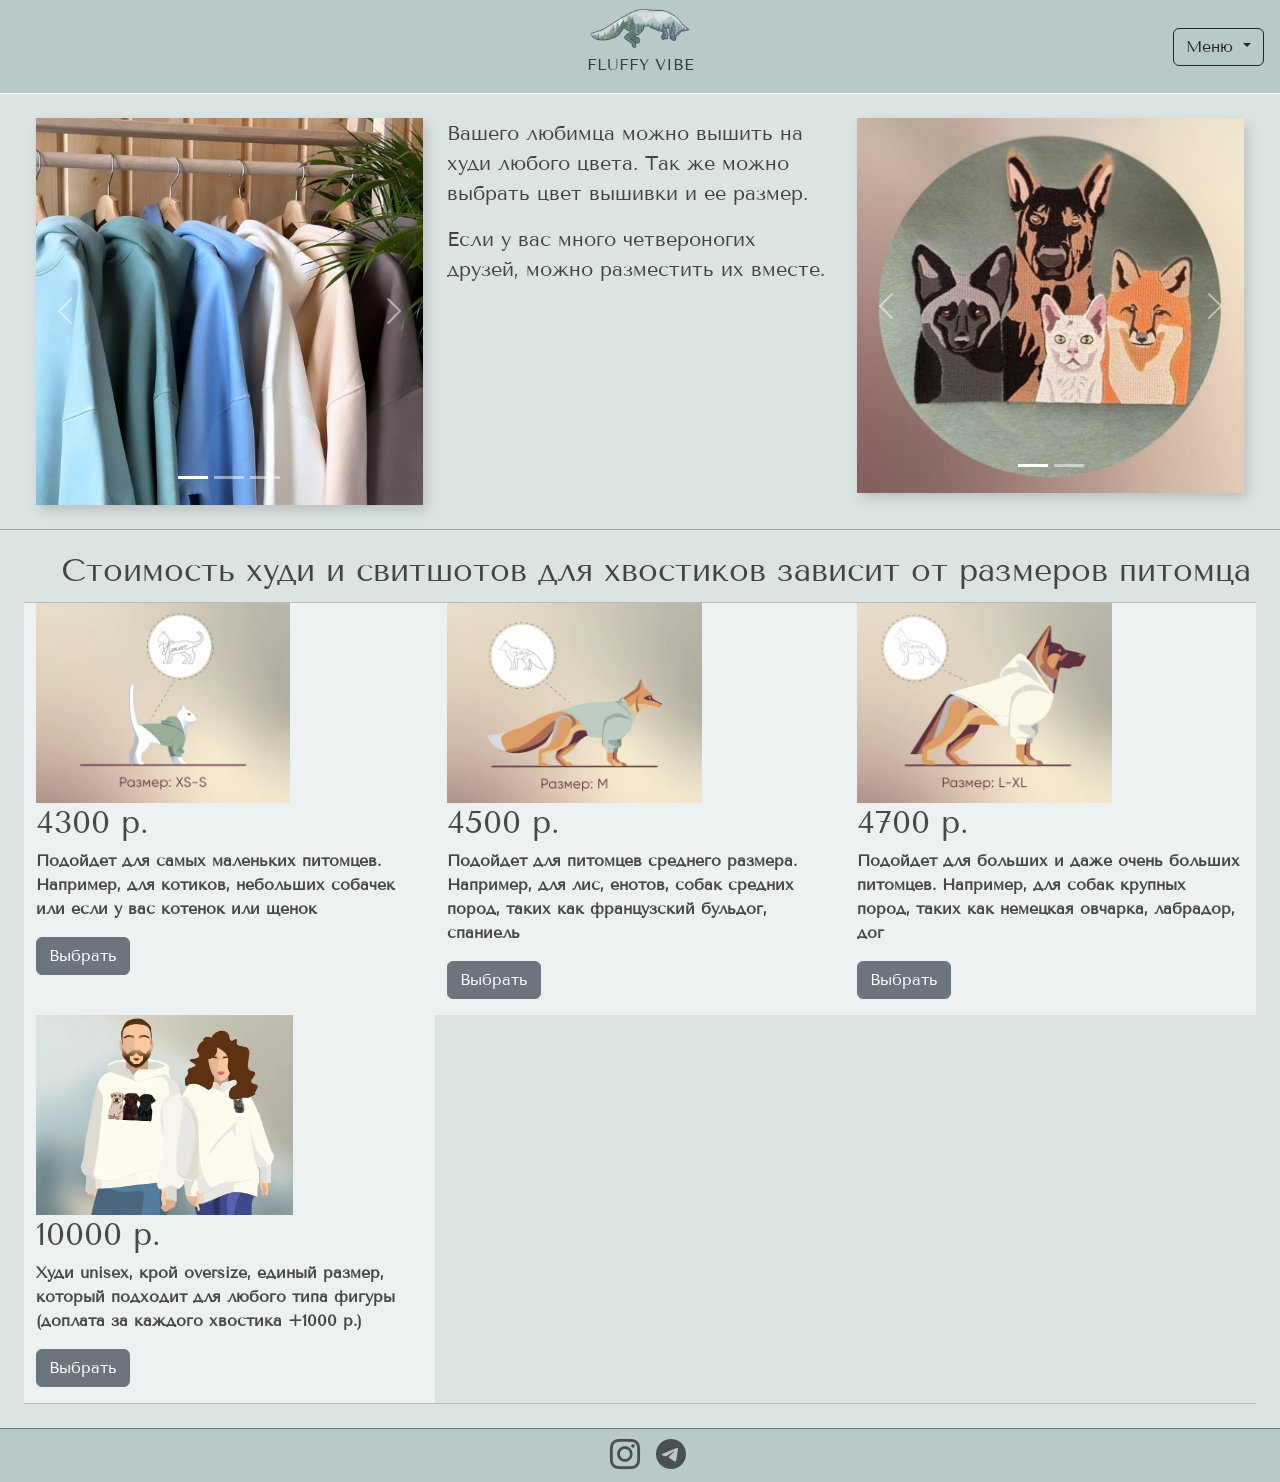
==== catalog.html @ 6c3646b0 "Переписала все с Bootstrap, добавила две страницы" ====
<!DOCTYPE html>
<html lang="ru">
<head>
    <meta charset="UTF-8">
    <meta name="viewport" content="width=device-width, initial-scale=1.0">
    <title>Каталог</title>
    <link rel="stylesheet" href="styles.css">

    <link href="https://cdn.jsdelivr.net/npm/bootstrap@5.3.8/dist/css/bootstrap.min.css" rel="stylesheet" integrity="sha384-sRIl4kxILFvY47J16cr9ZwB07vP4J8+LH7qKQnuqkuIAvNWLzeN8tE5YBujZqJLB" crossorigin="anonymous">
    <link rel="preconnect" href="https://fonts.googleapis.com">
    <link rel="preconnect" href="https://fonts.gstatic.com" crossorigin>
    <link href="https://fonts.googleapis.com/css2?family=Tenor+Sans&display=swap" rel="stylesheet">

    <link rel="stylesheet" href="https://cdn.jsdelivr.net/npm/bootstrap-icons@1.11.0/font/bootstrap-icons.css">
</head>

<body>
    <!-- .container: Имеет фиксированную ширину, которая меняется скачками в зависимости от размера экрана (на очень больших мониторах он центрируется и оставляет пустые поля по бокам). Это делает текст более читабельным, так как он не растягивается на всю ширину сверхширокого монитора. -->
    <div class="container-fluid px-0">
        <!-- 1.Навигационная панель -->
        <nav class="navbar navbar-expand-md border-bottom border-light border-1 px-3">
            <!--занимаем 3 столбца, чтобы лого было в центре -->
            <div class="flex-grow-1 col-3"></div>
            <!-- mb-3: Устанавливает отступ снизу размером 3
            mb-md-0: Правило: «начиная с размера экрана md (768px и больше) и выше, обнули отступ снизу» -->
            <div class="main-logo d-flex flex-column align-items-center mb-2 col-6">
                <img src="pictures/fluffy_vibe_logo.png" width="100" alt="Логотип">
                <span class="fs-6 mt-1 fw-light">FLUFFY VIBE</span>
            </div>  
            <!-- Меню справа -->
            <div class="flex-grow-1 d-flex justify-content-end col-3">
                <div class="dropdown">
                    <button class="btn btn-outline-dark dropdown-toggle" type="button" data-bs-toggle="dropdown">
                        Меню
                    </button>
                    <!-- dropdown-menu-end выравнивает выпадающий список по правому краю кнопки -->
                    <ul class="dropdown-menu dropdown-menu-end">
                        <li><a class="dropdown-item" href="index.html">О нас</a></li>
                        <li><a class="dropdown-item" href="page-2.html">Как мы создаем</a></li>
                        <li><a class="dropdown-item" href="#">Контакты</a></li>
                    </ul>
                </div>
            </div>
        </nav>

        <!-- 2.START THE FEATURETTES -->
        <div class="text-with-pictures row px-4 py-4 mx-0">
            <!-- Первый столбец -->
            <div class="col-md-4">
                <div id="carousel1" class="carousel slide">
                    <div class="carousel-indicators">
                        <button type="button" data-bs-target="#carousel1" data-bs-slide-to="0" class="active" aria-current="true" aria-label="Slide 1"></button>
                        <button type="button" data-bs-target="#carousel1" data-bs-slide-to="1" aria-label="Slide 2"></button>
                        <button type="button" data-bs-target="#carousel1" data-bs-slide-to="2" aria-label="Slide 3"></button>
                    </div>

                    <div class="carousel-inner">
                        <div class="carousel-item active">
                            <img src="photos/carusel_4-1.jpg" class="d-block w-100" alt="Варианты цветов для толстовок">
                        </div>
                        <div class="carousel-item">
                            <img src="photos/carusel_4-3.jpg" class="d-block w-100" alt="Цвета толстовок: снежная мята, зелено-голубой, небесно-голубой">
                        </div>
                        <div class="carousel-item">
                            <img src="photos/carusel_4-2.jpg" class="d-block w-100" alt="Цвета толстовок: экрю, персик, теплый беж">
                        </div>
                    </div>

                    <button class="carousel-control-prev" type="button" data-bs-target="#carousel1" data-bs-slide="prev">
                        <span class="carousel-control-prev-icon" aria-hidden="true"></span>
                        <span class="visually-hidden">Previous</span>
                    </button>
                    <button class="carousel-control-next" type="button" data-bs-target="#carousel1" data-bs-slide="next">
                        <span class="carousel-control-next-icon" aria-hidden="true"></span>
                        <span class="visually-hidden">Next</span>
                    </button>
                </div>
            </div>
            
            <!-- Второй столбец -->
            <div class="col-md-4">
                <p class="lead">
                    Вашего любимца можно вышить на худи любого цвета. Так же можно выбрать цвет вышивки и ее размер.
                </p>
                <p class="lead">
                    Если у вас много четвероногих друзей, можно разместить их вместе.
                </p>
            </div>

            <!-- Третий столбец -->
            <div class="col-md-4">
                <div id="carousel2" class="carousel slide">
                    <div class="carousel-indicators">
                        <button type="button" data-bs-target="#carousel2" data-bs-slide-to="0" class="active" aria-current="true" aria-label="Slide 1"></button>
                        <button type="button" data-bs-target="#carousel2" data-bs-slide-to="1" aria-label="Slide 2"></button>
                    </div>

                    <div class="carousel-inner">
                        <div class="carousel-item active">
                            <img src="photos/carusel_5-1.jpg" class="d-block w-100" alt="Вышивка с четырьмя питомцами">
                        </div>
                        <div class="carousel-item">
                            <img src="photos/carusel_5-2.jpg" class="d-block w-100" alt="Вышивка с тремя питомцами">
                        </div>
                    </div>

                    <button class="carousel-control-prev" type="button" data-bs-target="#carousel2" data-bs-slide="prev">
                        <span class="carousel-control-prev-icon" aria-hidden="true"></span>
                        <span class="visually-hidden">Previous</span>
                    </button>
                    <button class="carousel-control-next" type="button" data-bs-target="#carousel2" data-bs-slide="next">
                        <span class="carousel-control-next-icon" aria-hidden="true"></span>
                        <span class="visually-hidden">Next</span>
                    </button>
                </div>
            </div>
        </div>
        <hr class="featurette-divider px-0 py-0 mx-0 my-0">

        <!-- 3. Three columns of text below the carousel -->
        <div class="product-cards row px-4 py-4 mx-0">

            <h2 class="featurette-heading fw-normal lh-1 mt-0 mb-3 mx-3 text-center">
                Стоимость худи и свитшотов для хвостиков зависит от размеров питомца
            </h2>
            <hr class="featurette-divider px-0 py-0 mx-0 my-0">

            <div class="product-card col-lg-4">
                <img src="pictures/size_xs-s.jpg" alt="Размер xs-s" class="bd-placeholder-img text-center" height="200" >
                <h2 class=" fw-normal ">4300 р. </h2>
                <p>
                    Подойдет для самых маленьких питомцев. Например, для котиков, небольших собачек или если у вас котенок или щенок
                </p>
                <p>
                    <a class="btn btn-secondary" href="#">Выбрать</a>
                </p>
            </div>

            <div class="product-card col-lg-4">
                <img src="pictures/size_m.jpg" alt="Размер m" class="bd-placeholder-img " height="200">
                <h2 class="fw-normal">4500 р.</h2>
                <p >
                    Подойдет для питомцев среднего размера. Например, для лис, енотов, собак средних пород, таких как французский бульдог, спаниель
                </p>
                <p>
                    <a class="btn btn-secondary" href="#">Выбрать</a>
                </p>
            </div>

            <div class="product-card col-lg-4">
                <img src="pictures/size_l-xl.jpg" alt="Размер l-xl" class="bd-placeholder-img " height="200">
                <h2 class="fw-normal">4700 р.</h2>
                <p>
                    Подойдет для больших и даже очень больших питомцев. Например, для собак крупных пород, таких как немецкая овчарка, лабрадор, дог
                </p>
                <p>
                    <a class="btn btn-secondary" href="#">Выбрать</a>
                </p>
            </div>

            <div class="product-card col-lg-4">
                <img src="pictures/size_human.jpg" alt="Pазмер human" class="bd-placeholder-img" height="200">
                <h2 class="fw-normal">10000 р.</h2>
                <p>
                    Худи unisex, крой oversize, единый размер, который подходит для любого типа фигуры (доплата за каждого хвостика +1000 р.)
                </p>
                <p>
                    <a class="btn btn-secondary" href="#">Выбрать</a>
                </p>
            </div> 
            <hr class="featurette-divider px-0 py-0 mx-0 my-0">

        </div>

        <!-- 3.Панель с соцсетями -->
        <footer class="page-end py-1 my-0"> 
            <ul class="nav col-12 justify-content-center"> 
                <li class="ms-3">
                    <a class="text-body-secondary" href="https://www.instagram.com/fluffy.vibe/" target="_blank" aria-label="Instagram">
                        <i class="bi bi-instagram" style="font-size: 30px;"></i> 
                    </a>
                </li> 
                <li class="ms-3">
                    <a class="text-body-secondary" href="https://t.me/fluffy_vibe_store" target="_blank" aria-label="Telegram">
                        <i class="bi bi-telegram" style="font-size: 30px;"></i>
                    </a>
                </li> 
            </ul> 
            <!-- <div class="col-12 d-flex justify-content-center"> 
                <span class="mb-3 mb-md-0 text-body-secondary">© 2026</span> 
            </div>  -->
        </footer> 
    </div> 

  <script src="https://cdn.jsdelivr.net/npm/bootstrap@5.3.8/dist/js/bootstrap.bundle.min.js" integrity="sha384-FKyoEForCGlyvwx9Hj09JcYn3nv7wiPVlz7YYwJrWVcXK/BmnVDxM+D2scQbITxI" crossorigin="anonymous"></script>
</body>

</html>
---- styles.css ----
.main-logo{
    cursor: url('/pictures/paw.png') 16 16, auto;
} 

.container-fluid {
    font-family: "Tenor Sans", sans-serif;
    font-weight: 600;
    font-style: normal;
    color: rgba(0, 0, 0, 0.700);
    background-color: rgb(185, 200, 200);
}

.bi{
    color: rgba(0, 0, 0, 0.600);
}
.bi:hover {
    color: rgba(0, 0, 0, 0.700);
}

.text-with-pictures {
    background-color:  rgba(255, 255, 255, 0.500);
}

.page-end {
    background-color: rgba(66, 66, 60, 0);
    border-top-width: 1px;           /* border-1 */
    border-top-style: solid;
    border-top-color: rgba(0, 0, 0, 0.400); 
    border-right: none;
    border-bottom: none;
    border-left: none;
}

.product-cards{
    /*наслаиваю белый*/
    background-color: rgba(255, 255, 255, 0.500);
}

.product-card{
  /*наслаиваю белый*/
    background-color: rgba(255, 255, 255, 0.500);
    /* box-shadow:  4px 6px 12px rgba(0,0,0,0.15); */
}

.carousel-inner{
    box-shadow:  4px 6px 12px rgba(0,0,0,0.15);
}
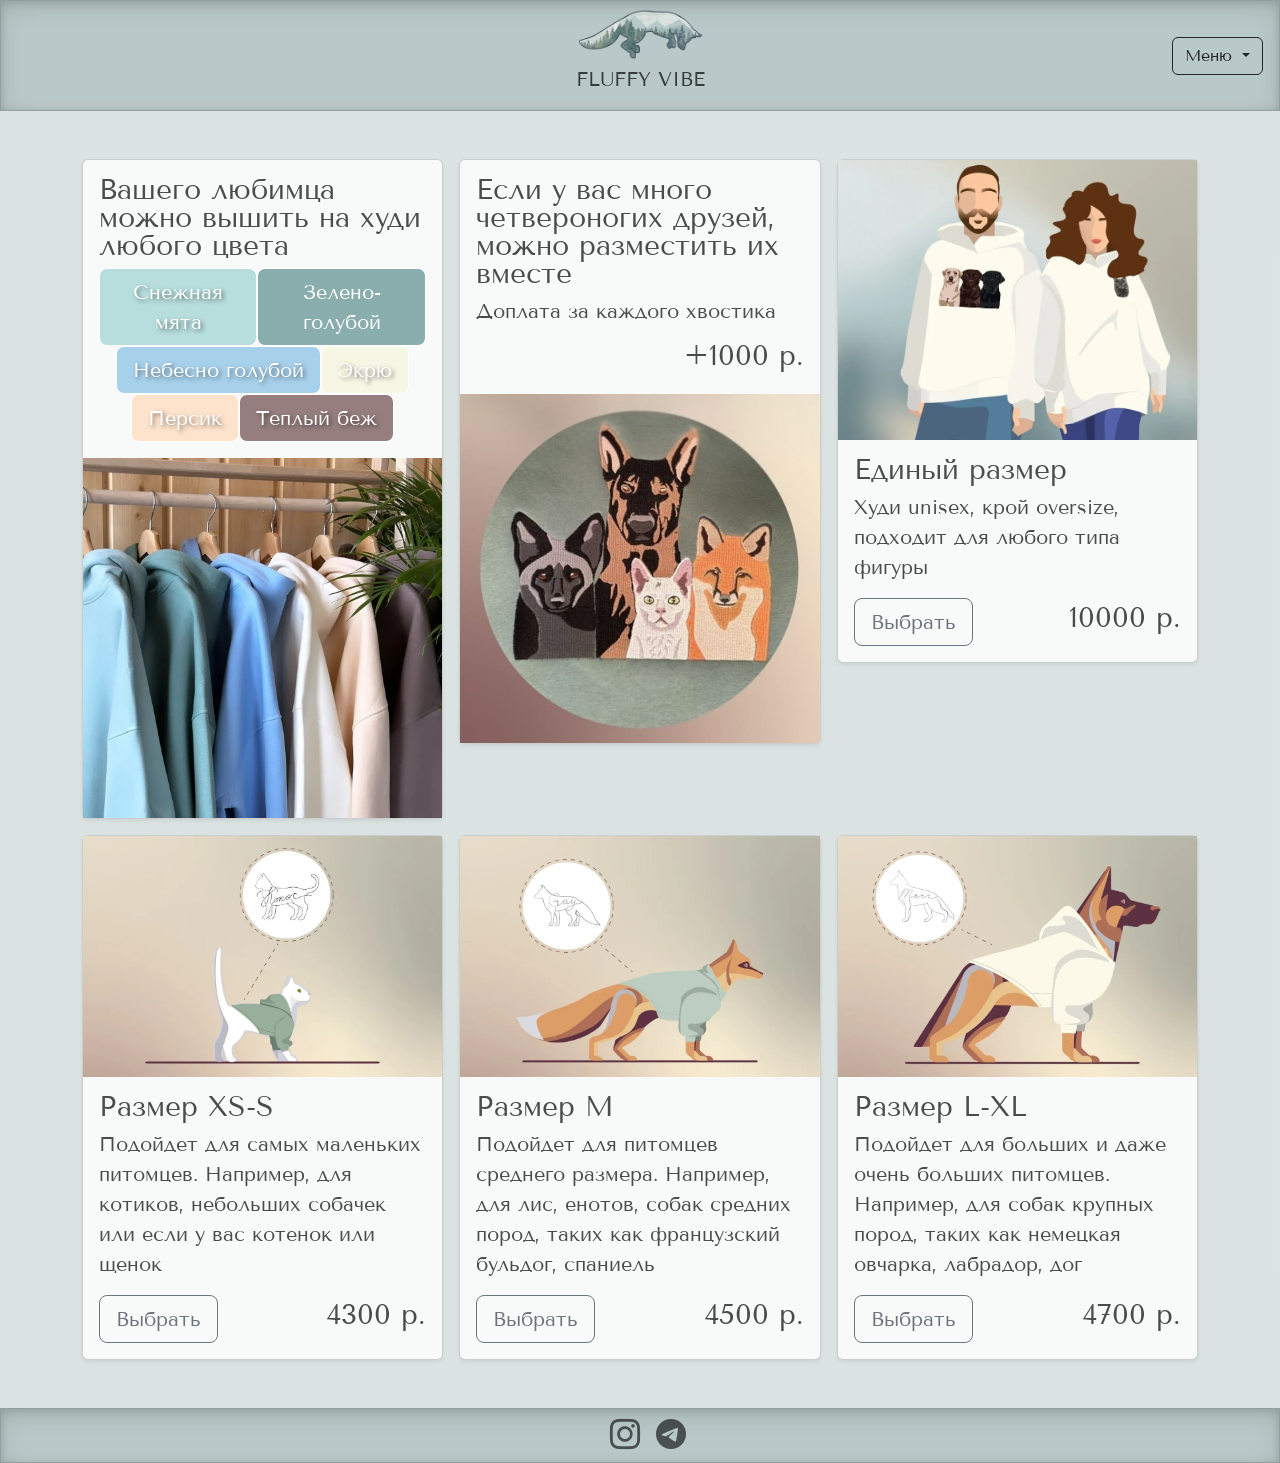
==== commit 7dea39ec: "Добавила адаптивность, доработала первую страницу и каталог" ====
--- a/catalog.html
+++ b/catalog.html
@@ -4,7 +4,6 @@
     <meta charset="UTF-8">
     <meta name="viewport" content="width=device-width, initial-scale=1.0">
     <title>Каталог</title>
-    <link rel="stylesheet" href="styles.css">
 
     <link href="https://cdn.jsdelivr.net/npm/bootstrap@5.3.8/dist/css/bootstrap.min.css" rel="stylesheet" integrity="sha384-sRIl4kxILFvY47J16cr9ZwB07vP4J8+LH7qKQnuqkuIAvNWLzeN8tE5YBujZqJLB" crossorigin="anonymous">
     <link rel="preconnect" href="https://fonts.googleapis.com">
@@ -12,20 +11,22 @@
     <link href="https://fonts.googleapis.com/css2?family=Tenor+Sans&display=swap" rel="stylesheet">
 
     <link rel="stylesheet" href="https://cdn.jsdelivr.net/npm/bootstrap-icons@1.11.0/font/bootstrap-icons.css">
+
+    <link rel="stylesheet" href="styles.css">
 </head>
 
 <body>
     <!-- .container: Имеет фиксированную ширину, которая меняется скачками в зависимости от размера экрана (на очень больших мониторах он центрируется и оставляет пустые поля по бокам). Это делает текст более читабельным, так как он не растягивается на всю ширину сверхширокого монитора. -->
     <div class="container-fluid px-0">
         <!-- 1.Навигационная панель -->
-        <nav class="navbar navbar-expand-md border-bottom border-light border-1 px-3">
+        <nav class="navbar navbar-expand-md px-3">
             <!--занимаем 3 столбца, чтобы лого было в центре -->
             <div class="flex-grow-1 col-3"></div>
             <!-- mb-3: Устанавливает отступ снизу размером 3
             mb-md-0: Правило: «начиная с размера экрана md (768px и больше) и выше, обнули отступ снизу» -->
-            <div class="main-logo d-flex flex-column align-items-center mb-2 col-6">
-                <img src="pictures/fluffy_vibe_logo.png" width="100" alt="Логотип">
-                <span class="fs-6 mt-1 fw-light">FLUFFY VIBE</span>
+            <div class="logo-with-text d-flex flex-column align-items-center mb-2 col-6">
+                <img src="pictures/fluffy_vibe_logo.png" class="main-logo" alt="Логотип">
+                <span class="main-text mt-1 fw-light">FLUFFY VIBE</span>
             </div>  
             <!-- Меню справа -->
             <div class="flex-grow-1 d-flex justify-content-end col-3">
@@ -37,152 +38,124 @@
                     <ul class="dropdown-menu dropdown-menu-end">
                         <li><a class="dropdown-item" href="index.html">О нас</a></li>
                         <li><a class="dropdown-item" href="page-2.html">Как мы создаем</a></li>
-                        <li><a class="dropdown-item" href="#">Контакты</a></li>
+                        <li><a class="dropdown-item" href="#">Корзина</a></li>
                     </ul>
                 </div>
             </div>
         </nav>
 
-        <!-- 2.START THE FEATURETTES -->
-        <div class="text-with-pictures row px-4 py-4 mx-0">
-            <!-- Первый столбец -->
-            <div class="col-md-4">
-                <div id="carousel1" class="carousel slide">
-                    <div class="carousel-indicators">
-                        <button type="button" data-bs-target="#carousel1" data-bs-slide-to="0" class="active" aria-current="true" aria-label="Slide 1"></button>
-                        <button type="button" data-bs-target="#carousel1" data-bs-slide-to="1" aria-label="Slide 2"></button>
-                        <button type="button" data-bs-target="#carousel1" data-bs-slide-to="2" aria-label="Slide 3"></button>
-                    </div>
+        <!-- 2. Карточки товаров -->
+        <div class="product-cards px-4 py-5"> 
+            <div class="container"> 
+                <div class="row row-cols-1 row-cols-md-2 row-cols-lg-3 g-3"> 
+                    <div class="col"> 
+                        <div class="product-card card shadow-sm">   
+                            
+                            <div class="card-body"> 
+                                <h3 class="my-title lh-1"> Вашего любимца можно вышить на худи любого цвета</h3>
+                                <div class="d-flex justify-content- align-items-center"> 
+                                    <button class="color-btn btn btn-primary btn-lg" style="background-color:rgba(120, 194, 194, 0.500); border-color: white;"type="button">Снежная мята</button> 
+                                    <button class="btn btn-primary btn-lg" style="background-color:rgb(91, 143, 141,0.700); border-color: white;"type="button">Зелено-голубой</button> 
+                                </div> 
+                                <div class="d-flex justify-content-center align-items-center"> 
+                                    <button class="color-btn btn btn-primary btn-lg" style="background-color:rgba(88, 168, 221, 0.500); border-color: white;"type="button">Небесно голубой</button> 
+                                    <button class="color-btn btn btn-primary btn-lg" style="background-color:rgba(245, 245, 220, 0.700); border-color: white;" type="button">Экрю</button> 
+                                </div> 
+                                <div class="d-flex justify-content-center align-items-center"> 
+                                    <button class="color-btn btn btn-primary btn-lg" style="background-color:rgba(255, 218, 185, 0.700); border-color: white;" type="button">Персик</button> 
+                                    <button class="color-btn btn btn-primary btn-lg" style="background-color: rgb(109, 75, 75, 0.700); border-color: white;" type="button">Теплый беж</button> 
+                                </div> 
+                            </div> 
+                            <img src="photos/carusel_4-1.jpg"  alt="Цветовая палитра для худи">
+                        </div> 
+                    </div> 
 
-                    <div class="carousel-inner">
-                        <div class="carousel-item active">
-                            <img src="photos/carusel_4-1.jpg" class="d-block w-100" alt="Варианты цветов для толстовок">
-                        </div>
-                        <div class="carousel-item">
-                            <img src="photos/carusel_4-3.jpg" class="d-block w-100" alt="Цвета толстовок: снежная мята, зелено-голубой, небесно-голубой">
-                        </div>
-                        <div class="carousel-item">
-                            <img src="photos/carusel_4-2.jpg" class="d-block w-100" alt="Цвета толстовок: экрю, персик, теплый беж">
-                        </div>
-                    </div>
+                    <div class="col"> 
+                        <div class="product-card card shadow-sm">   
+                            <div class="card-body"> 
+                                <h3 class="my-title lh-1">Если у вас много четвероногих друзей, можно разместить их вместе</h3>
 
-                    <button class="carousel-control-prev" type="button" data-bs-target="#carousel1" data-bs-slide="prev">
-                        <span class="carousel-control-prev-icon" aria-hidden="true"></span>
-                        <span class="visually-hidden">Previous</span>
-                    </button>
-                    <button class="carousel-control-next" type="button" data-bs-target="#carousel1" data-bs-slide="next">
-                        <span class="carousel-control-next-icon" aria-hidden="true"></span>
-                        <span class="visually-hidden">Next</span>
-                    </button>
-                </div>
-            </div>
-            
-            <!-- Второй столбец -->
-            <div class="col-md-4">
-                <p class="lead">
-                    Вашего любимца можно вышить на худи любого цвета. Так же можно выбрать цвет вышивки и ее размер.
-                </p>
-                <p class="lead">
-                    Если у вас много четвероногих друзей, можно разместить их вместе.
-                </p>
-            </div>
+                                <p class="my-text lead">Доплата за каждого хвостика</p> 
+                                <div class="text-end"> 
+                                    <!-- <button type="button" class="btn btn-lg btn-outline-secondary"></button>  -->
+                                    <h3 class="my-title lh-1"> +1000 р.</h3> 
+                                </div> 
+                            </div> 
+                            <img src="photos/carusel_5-1.jpg"  alt="Пример вышивки с четырьмя питомцами">
+                        </div> 
+                    </div> 
 
-            <!-- Третий столбец -->
-            <div class="col-md-4">
-                <div id="carousel2" class="carousel slide">
-                    <div class="carousel-indicators">
-                        <button type="button" data-bs-target="#carousel2" data-bs-slide-to="0" class="active" aria-current="true" aria-label="Slide 1"></button>
-                        <button type="button" data-bs-target="#carousel2" data-bs-slide-to="1" aria-label="Slide 2"></button>
-                    </div>
+                    <div class="col"> 
+                        <div class="product-card card shadow-sm"> 
+                            <img src="pictures/size_human.jpg" alt="Pазмер human">
+                            <div class="card-body"> 
+                                <h3 class="my-title lh-1"> Единый размер </h3>
+                                <p class="my-text lead"> Худи unisex, крой oversize, подходит для любого типа фигуры </p> 
+                                <div class="d-flex justify-content-between align-items-center"> 
+                                    <button type="button" class="btn btn-lg btn-outline-secondary">Выбрать</button> 
+                                    <h3 class="my-title lh-1">10000 р.</h3> 
+                                </div>
+                            </div> 
+                        </div> 
+                    </div> 
 
-                    <div class="carousel-inner">
-                        <div class="carousel-item active">
-                            <img src="photos/carusel_5-1.jpg" class="d-block w-100" alt="Вышивка с четырьмя питомцами">
-                        </div>
-                        <div class="carousel-item">
-                            <img src="photos/carusel_5-2.jpg" class="d-block w-100" alt="Вышивка с тремя питомцами">
-                        </div>
-                    </div>
+                    <div class="col"> 
+                        <div class="product-card card shadow-sm">   
+                            <img src="pictures/size-1.jpg"  alt="Размер xs-s">
+                            <div class="card-body"> 
+                                <h3 class="my-title lh-1"> Размер XS-S </h3>
+                                <p class="my-text lead"> Подойдет для самых маленьких питомцев. Например, для котиков, небольших собачек или если у вас котенок или щенок </p> 
+                                <div class="d-flex justify-content-between align-items-center"> 
+                                    <button type="button" class="btn btn-lg btn-outline-secondary">Выбрать</button> 
+                                    <h3 class="my-title lh-1">4300 р.</h3> 
+                                </div> 
+                            </div> 
+                        </div> 
+                    </div> 
 
-                    <button class="carousel-control-prev" type="button" data-bs-target="#carousel2" data-bs-slide="prev">
-                        <span class="carousel-control-prev-icon" aria-hidden="true"></span>
-                        <span class="visually-hidden">Previous</span>
-                    </button>
-                    <button class="carousel-control-next" type="button" data-bs-target="#carousel2" data-bs-slide="next">
-                        <span class="carousel-control-next-icon" aria-hidden="true"></span>
-                        <span class="visually-hidden">Next</span>
-                    </button>
-                </div>
-            </div>
-        </div>
-        <hr class="featurette-divider px-0 py-0 mx-0 my-0">
+                    <div class="col"> 
+                        <div class="product-card card shadow-sm"> 
+                            <img src="pictures/size-2.jpg" alt="Размер m">
+                            <div class="card-body">
+                                <h3 class="my-title lh-1"> Размер M </h3> 
+                                <p class="my-text lead"> Подойдет для питомцев среднего размера. Например, для лис, енотов, собак средних пород, таких как французский бульдог, спаниель</p>
+                                <div class="d-flex justify-content-between align-items-center"> 
+                                    <button type="button" class="btn btn-lg btn-outline-secondary">Выбрать</button>
+                                    <h3 class="my-title lh-1">4500 р.</h3>  
+                                </div> 
+                            </div> 
+                        </div> 
+                    </div> 
 
-        <!-- 3. Three columns of text below the carousel -->
-        <div class="product-cards row px-4 py-4 mx-0">
+                    <div class="col"> 
+                        <div class="product-card card shadow-sm"> 
+                            <img src="pictures/size-3.jpg" alt="Размер l-xl">
+                            <div class="card-body"> 
+                                <h3 class="my-title lh-1"> Размер L-XL </h3>
+                                <p class="my-text lead">Подойдет для больших и даже очень больших питомцев. Например, для собак крупных пород, таких как немецкая овчарка, лабрадор, дог</p> 
+                                <div class="d-flex justify-content-between align-items-center"> 
+                                    <button type="button" class="btn btn-lg btn-outline-secondary">Выбрать</button> 
+                                    <h3 class="my-title lh-1">4700 р.</h3> 
+                                </div> 
+                            </div> 
+                        </div> 
+                    </div> 
 
-            <h2 class="featurette-heading fw-normal lh-1 mt-0 mb-3 mx-3 text-center">
-                Стоимость худи и свитшотов для хвостиков зависит от размеров питомца
-            </h2>
-            <hr class="featurette-divider px-0 py-0 mx-0 my-0">
-
-            <div class="product-card col-lg-4">
-                <img src="pictures/size_xs-s.jpg" alt="Размер xs-s" class="bd-placeholder-img text-center" height="200" >
-                <h2 class=" fw-normal ">4300 р. </h2>
-                <p>
-                    Подойдет для самых маленьких питомцев. Например, для котиков, небольших собачек или если у вас котенок или щенок
-                </p>
-                <p>
-                    <a class="btn btn-secondary" href="#">Выбрать</a>
-                </p>
-            </div>
-
-            <div class="product-card col-lg-4">
-                <img src="pictures/size_m.jpg" alt="Размер m" class="bd-placeholder-img " height="200">
-                <h2 class="fw-normal">4500 р.</h2>
-                <p >
-                    Подойдет для питомцев среднего размера. Например, для лис, енотов, собак средних пород, таких как французский бульдог, спаниель
-                </p>
-                <p>
-                    <a class="btn btn-secondary" href="#">Выбрать</a>
-                </p>
-            </div>
-
-            <div class="product-card col-lg-4">
-                <img src="pictures/size_l-xl.jpg" alt="Размер l-xl" class="bd-placeholder-img " height="200">
-                <h2 class="fw-normal">4700 р.</h2>
-                <p>
-                    Подойдет для больших и даже очень больших питомцев. Например, для собак крупных пород, таких как немецкая овчарка, лабрадор, дог
-                </p>
-                <p>
-                    <a class="btn btn-secondary" href="#">Выбрать</a>
-                </p>
-            </div>
-
-            <div class="product-card col-lg-4">
-                <img src="pictures/size_human.jpg" alt="Pазмер human" class="bd-placeholder-img" height="200">
-                <h2 class="fw-normal">10000 р.</h2>
-                <p>
-                    Худи unisex, крой oversize, единый размер, который подходит для любого типа фигуры (доплата за каждого хвостика +1000 р.)
-                </p>
-                <p>
-                    <a class="btn btn-secondary" href="#">Выбрать</a>
-                </p>
+                </div>              
             </div> 
-            <hr class="featurette-divider px-0 py-0 mx-0 my-0">
-
-        </div>
+        </div> 
 
         <!-- 3.Панель с соцсетями -->
-        <footer class="page-end py-1 my-0"> 
-            <ul class="nav col-12 justify-content-center"> 
+        <footer class="page-end py-1 my-0">                
+            <ul class="nav justify-content-center"> 
                 <li class="ms-3">
                     <a class="text-body-secondary" href="https://www.instagram.com/fluffy.vibe/" target="_blank" aria-label="Instagram">
-                        <i class="bi bi-instagram" style="font-size: 30px;"></i> 
+                        <i class="bi bi-instagram"></i> 
                     </a>
                 </li> 
                 <li class="ms-3">
                     <a class="text-body-secondary" href="https://t.me/fluffy_vibe_store" target="_blank" aria-label="Telegram">
-                        <i class="bi bi-telegram" style="font-size: 30px;"></i>
+                        <i class="bi bi-telegram"></i>
                     </a>
                 </li> 
             </ul> 
@@ -190,6 +163,7 @@
                 <span class="mb-3 mb-md-0 text-body-secondary">© 2026</span> 
             </div>  -->
         </footer> 
+
     </div> 
 
   <script src="https://cdn.jsdelivr.net/npm/bootstrap@5.3.8/dist/js/bootstrap.bundle.min.js" integrity="sha384-FKyoEForCGlyvwx9Hj09JcYn3nv7wiPVlz7YYwJrWVcXK/BmnVDxM+D2scQbITxI" crossorigin="anonymous"></script>
--- a/styles.css
+++ b/styles.css
@@ -1,49 +1,164 @@
-.main-logo{
+/*Лапка*/
+.logo-with-text{
     cursor: url('/pictures/paw.png') 16 16, auto;
 } 
+/*Menu*/
+.dropdown-menu{
+    background-color: rgba(255, 255, 255, 0.800);
+} 
 
+.navbar{
+    border: solid rgba(0, 0, 0, 0.200);
+    border-width: 1px;
+    box-shadow: inset 0 .5em 1.5em #0000001a, inset 0 .125em .5em #00000026;
+}
+
+/*Панель с соцсетями*/
+.page-end {
+    /* border-top-width: 1px; 
+    border-top-style: solid;  
+    border-top-color: rgba(0, 0, 0, 0.400); */
+
+    border: solid rgba(0, 0, 0, 0.200);
+    border-width: 1px;
+    box-shadow: inset 0 .5em 1.5em #0000001a, inset 0 .125em .5em #00000026;
+}
+/*.b-example-divider {
+    width: 100%;
+    height: 3rem;
+    background-color: #0000001a;
+    border: solid rgba(0, 0, 0, .15);
+    border-width: 1px 0;
+    box-shadow: inset 0 .5em 1.5em #0000001a, inset 0 .125em .5em #00000026; 
+}*/
+
+.bi{
+    color: rgba(0, 0, 0, 0.600);
+    font-size: 30px;
+}
+.bi:hover {
+    color: rgba(0, 0, 0, 0.700);
+}
+/*Главный контейнер*/
 .container-fluid {
     font-family: "Tenor Sans", sans-serif;
     font-weight: 600;
     font-style: normal;
     color: rgba(0, 0, 0, 0.700);
-    background-color: rgb(185, 200, 200);
+    background-color: rgb(185, 200, 200); 
 }
 
-.bi{
-    color: rgba(0, 0, 0, 0.600);
-}
-.bi:hover {
-    color: rgba(0, 0, 0, 0.700);
-}
-
+/*Page 2*/
 .text-with-pictures {
     background-color:  rgba(255, 255, 255, 0.500);
 }
-
-.page-end {
-    background-color: rgba(66, 66, 60, 0);
-    border-top-width: 1px;           /* border-1 */
-    border-top-style: solid;
-    border-top-color: rgba(0, 0, 0, 0.400); 
-    border-right: none;
-    border-bottom: none;
-    border-left: none;
-}
-
-.product-cards{
-    /*наслаиваю белый*/
-    background-color: rgba(255, 255, 255, 0.500);
-}
-
-.product-card{
-  /*наслаиваю белый*/
-    background-color: rgba(255, 255, 255, 0.500);
-    /* box-shadow:  4px 6px 12px rgba(0,0,0,0.15); */
-}
-
 .carousel-inner{
     box-shadow:  4px 6px 12px rgba(0,0,0,0.15);
 }
 
+/*Catalog*/
+.product-cards{
+    background-color:   rgba(255, 255, 255, 0.500);
+}
+.product-card{
+    background-color:  rgba(255, 255, 255, 0.800);
+    color: rgba(0, 0, 0, 0.700);
 
+}
+.color-btn{
+    text-shadow: 2px 2px 4px rgba(0, 0, 0, 0.5);
+}
+/*-------------------------------------------  */
+/*extra small <576px*/
+@media (max-width: 576px) {
+    .extra-small{background-color:yellow;}
+
+    .main-text {
+        font-size: 16px;
+    }
+    .main-logo {
+        width: 100px;
+    }
+    .my-title{
+        font-size: 24px;
+    }
+    .my-text {
+        font-size: 16px; 
+    }
+
+}
+/*small ≥576px*/
+@media (min-width: 576px) and (max-width: 768px) {
+    .small{background-color:yellow;}
+
+    .main-text {
+        font-size: 16px;
+    }
+    .main-logo {
+        width: 100px;
+    }
+
+    .my-title{
+        font-size: 24px;
+    }
+    .my-text {
+        font-size: 16px; 
+    }
+}
+/*medium ≥768px*/
+@media (min-width: 768px) and (max-width: 992px)  {
+    .medium{background-color:yellow;}
+
+    .main-text {
+        font-size: 16px;
+    }
+    .main-logo {
+        width: 100px;
+    }
+    .my-title{
+        font-size: 24px;
+    }
+    .my-text {
+        font-size: 16px; 
+    }
+}
+/*large ≥992px*/
+@media (min-width: 992px) and (max-width: 1200px){
+    .large{background-color:yellow;}
+    
+    .main-text {
+        font-size: 18px;
+    }
+    .main-logo {
+        width: 113px;
+    }
+    .my-title{
+        font-size: 26px;
+    }
+    .my-text {
+       font-size: 18px; 
+    }
+}
+/*x-large ≥1200px*/
+@media (min-width: 1200px) {
+    .x-large{background-color:yellow;}
+    
+    .main-text {
+        font-size: 20px;
+    }
+    .main-logo {
+        width: 125px;
+    }
+
+    .my-title{
+        font-size: 28px;
+    }
+    .my-text {
+       font-size: 20px; 
+    }
+}
+
+
+
+
+
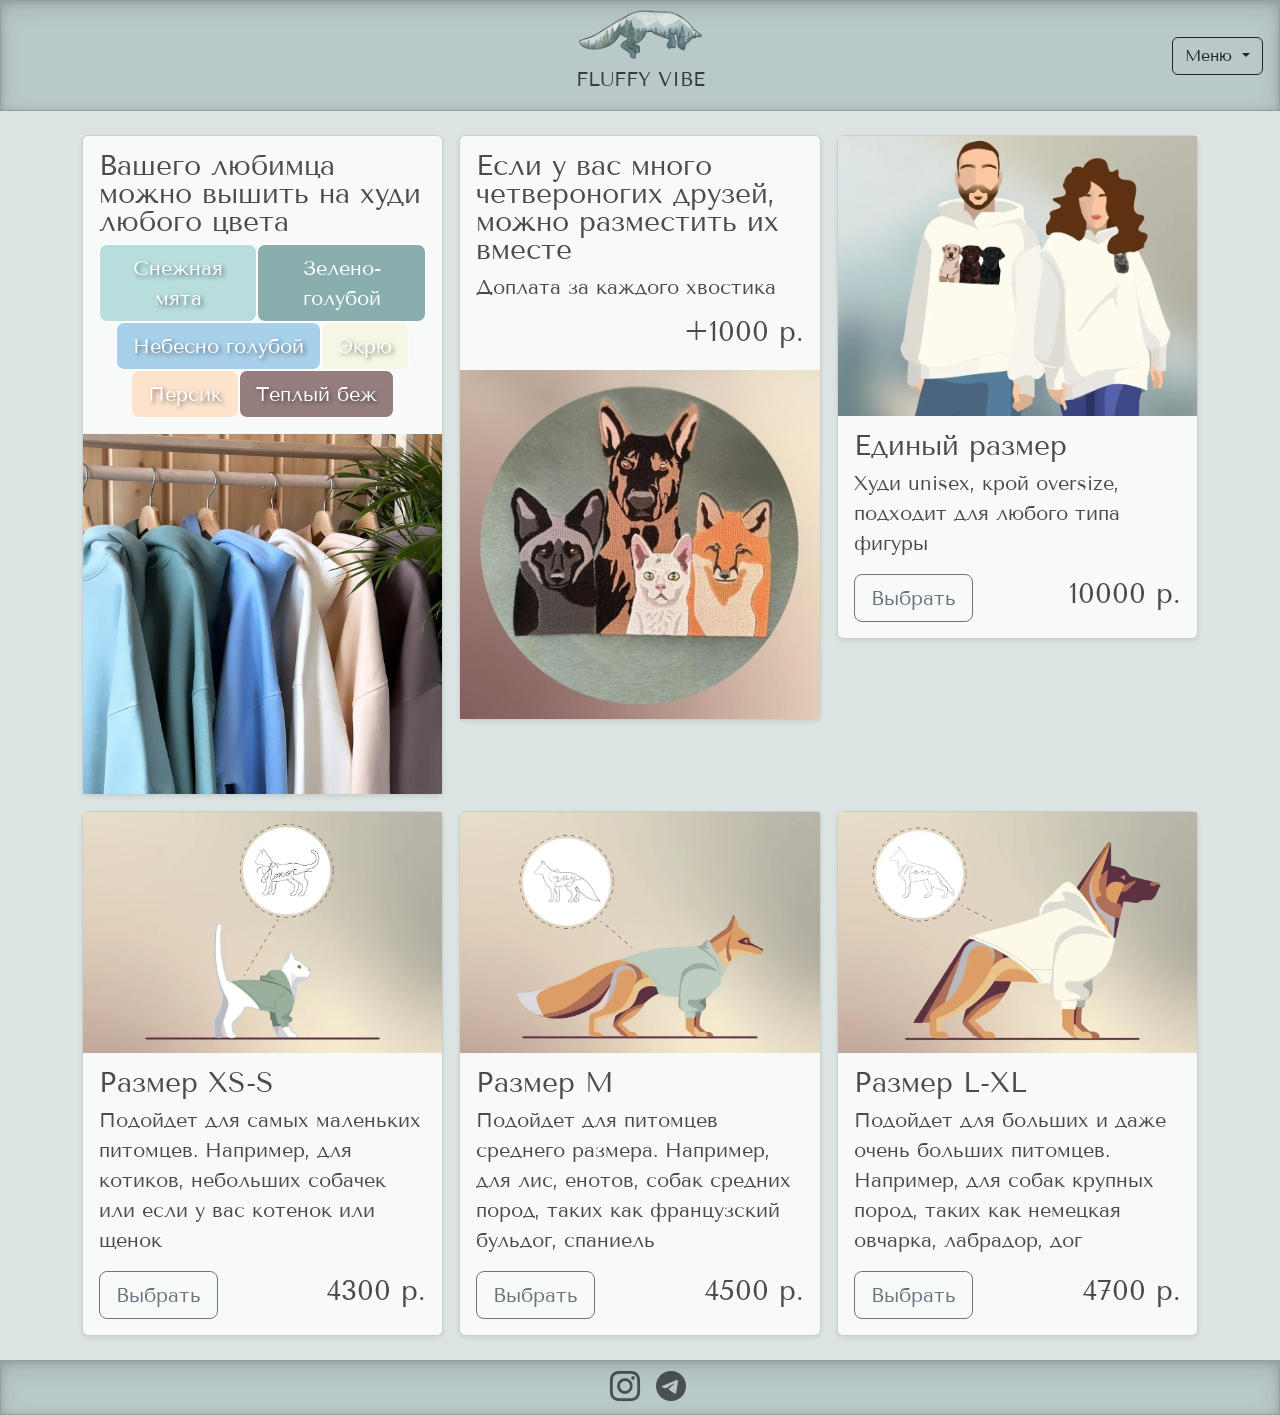
==== commit c9da88ab: "Улучшила главную страницу, сделала на всех страница одинаковый отступ от шапки" ====
--- a/catalog.html
+++ b/catalog.html
@@ -45,7 +45,7 @@
         </nav>
 
         <!-- 2. Карточки товаров -->
-        <div class="product-cards px-4 py-5"> 
+        <div class="product-cards px-4 py-4"> 
             <div class="container"> 
                 <div class="row row-cols-1 row-cols-md-2 row-cols-lg-3 g-3"> 
                     <div class="col"> 
--- a/styles.css
+++ b/styles.css
@@ -46,6 +46,10 @@
     font-style: normal;
     color: rgba(0, 0, 0, 0.700);
     background-color: rgb(185, 200, 200); 
+}
+/*Main page*/
+.video-inst{
+    max-height: 80vh;;
 }
 
 /*Page 2*/
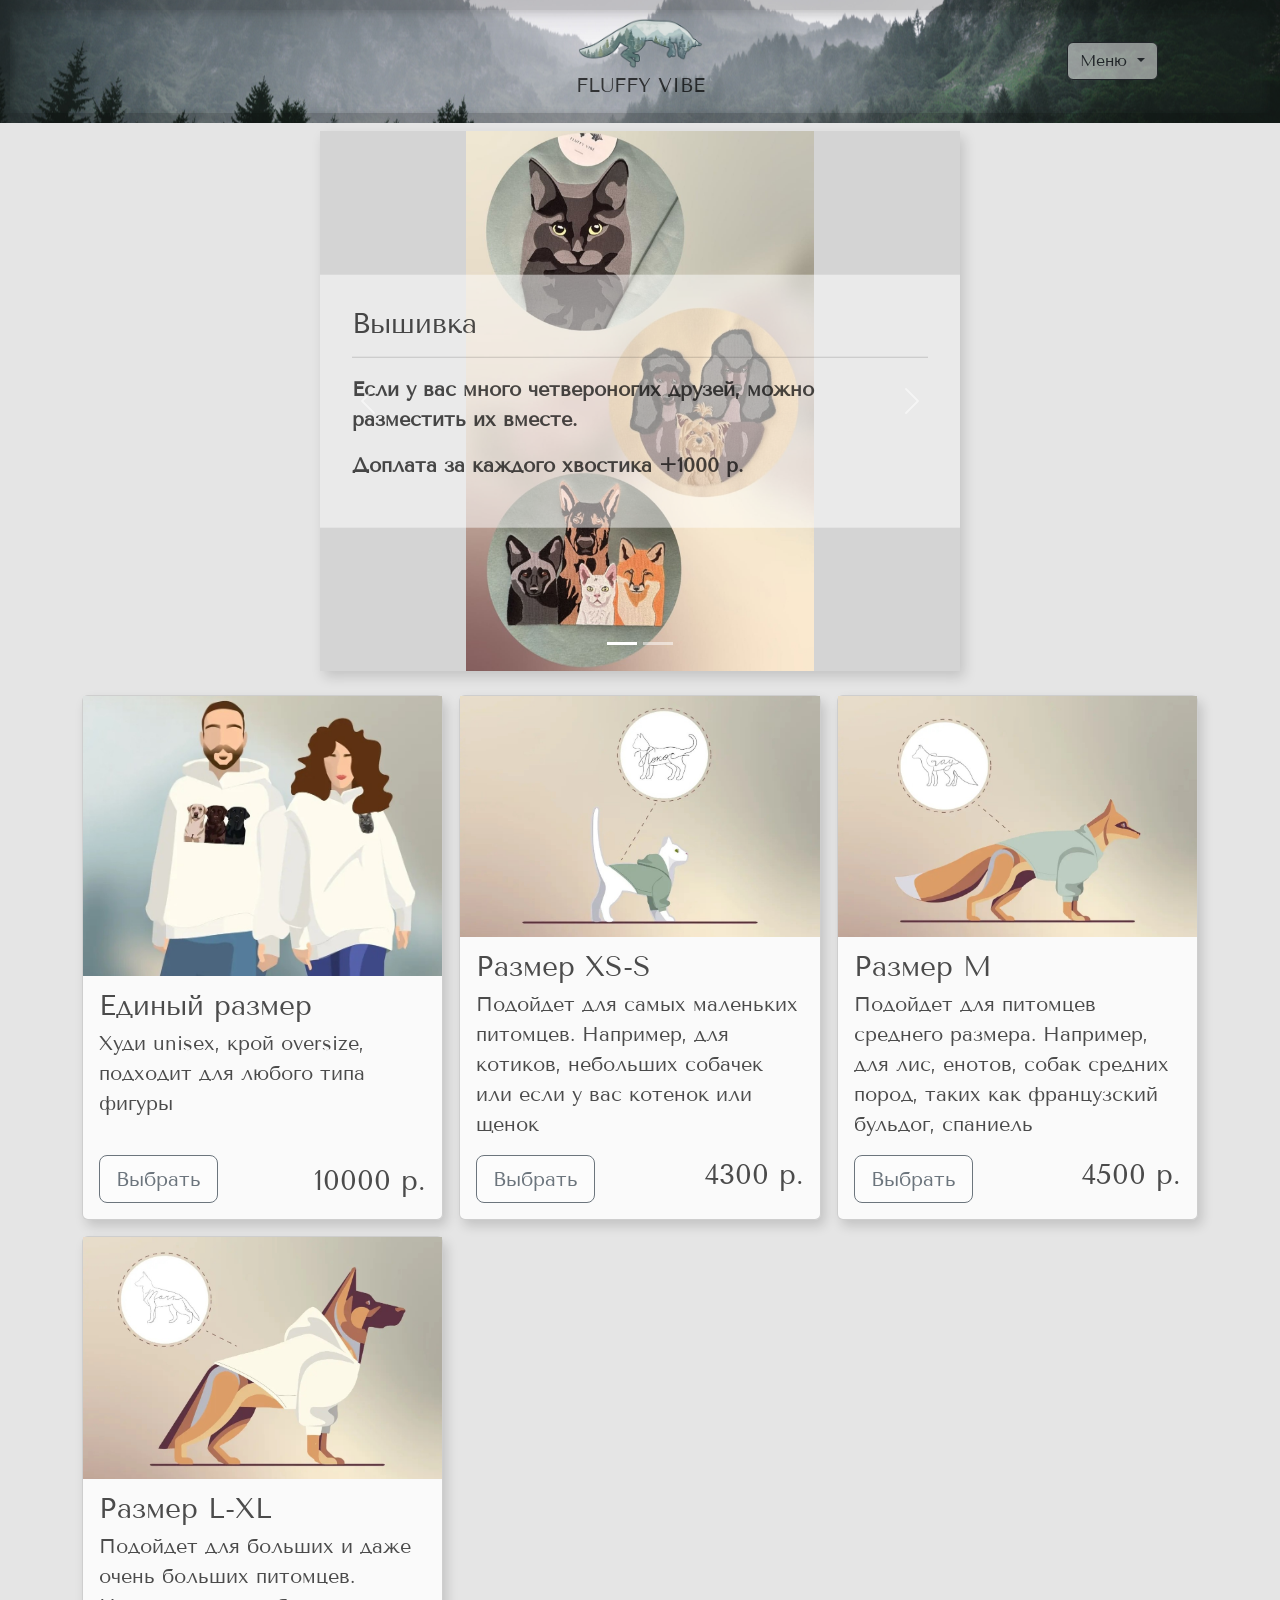
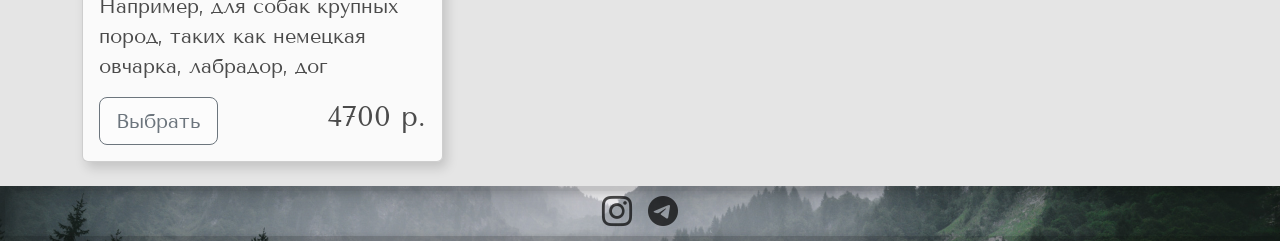
==== commit add9dc2e: "Добавила разделы header,footer,main;  объединила все в 2 страницы" ====
--- a/catalog.html
+++ b/catalog.html
@@ -16,155 +16,173 @@
 </head>
 
 <body>
-    <!-- .container: Имеет фиксированную ширину, которая меняется скачками в зависимости от размера экрана (на очень больших мониторах он центрируется и оставляет пустые поля по бокам). Это делает текст более читабельным, так как он не растягивается на всю ширину сверхширокого монитора. -->
-    <div class="container-fluid px-0">
-        <!-- 1.Навигационная панель -->
-        <nav class="navbar navbar-expand-md px-3">
-            <!--занимаем 3 столбца, чтобы лого было в центре -->
-            <div class="flex-grow-1 col-3"></div>
-            <!-- mb-3: Устанавливает отступ снизу размером 3
-            mb-md-0: Правило: «начиная с размера экрана md (768px и больше) и выше, обнули отступ снизу» -->
-            <div class="logo-with-text d-flex flex-column align-items-center mb-2 col-6">
-                <img src="pictures/fluffy_vibe_logo.png" class="main-logo" alt="Логотип">
-                <span class="main-text mt-1 fw-light">FLUFFY VIBE</span>
-            </div>  
-            <!-- Меню справа -->
-            <div class="flex-grow-1 d-flex justify-content-end col-3">
-                <div class="dropdown">
-                    <button class="btn btn-outline-dark dropdown-toggle" type="button" data-bs-toggle="dropdown">
-                        Меню
-                    </button>
-                    <!-- dropdown-menu-end выравнивает выпадающий список по правому краю кнопки -->
-                    <ul class="dropdown-menu dropdown-menu-end">
-                        <li><a class="dropdown-item" href="index.html">О нас</a></li>
-                        <li><a class="dropdown-item" href="page-2.html">Как мы создаем</a></li>
-                        <li><a class="dropdown-item" href="#">Корзина</a></li>
-                    </ul>
+    <header class="header">
+        <!-- nav — семантический тег: блок предназначен для навигации по сайту.
+             navbar — базовый класс Bootstrap для navbar.-->
+        <nav class="navbar" >
+            <!-- занимаем 3 столбца, чтобы лого было в центре 
+             g - убирает полоску справа 
+             px - отступы слева и справа-->
+            <div class="row w-100 g-0 px-0">
+                <div class="d-none d-sm-block col-sm-3"></div>
+                <div class="logo-with-text col-12 col-sm-6">
+                    <img src="pictures/fluffy_vibe_logo.png" class="main-logo" alt="Логотип">
+                    <h1 class="main-text mt-1 fw-light">FLUFFY VIBE</h1>
+
+                </div>  
+                <!-- Меню справа -->
+                <div class="d-flex justify-content-center py-4 col-12 col-sm-3">
+                    <div class="dropdown">
+                        <button class="btn btn-outline-dark dropdown-toggle" type="button" data-bs-toggle="dropdown">
+                            Меню
+                        </button>
+                        <ul class="dropdown-menu dropdown-menu-center">
+                            <li><a class="dropdown-item" href="index.html">Главная</a></li>
+                            <li><a class="dropdown-item" href="#">Корзина</a></li>
+                        </ul>
+                    </div>
                 </div>
             </div>
         </nav>
+    </header>
 
-        <!-- 2. Карточки товаров -->
-        <div class="product-cards px-4 py-4"> 
-            <div class="container"> 
+    <main class="main">
+        <div class="row mt-2 mx-0">  
+            <div class="col-md-3"></div>
+            <div class="col-md-6 p-0">
+                <div id="carousel1" class="carousel slide">
+                    <div class="carousel-indicators">
+                        <button type="button" data-bs-target="#carousel1" data-bs-slide-to="0" class="active" aria-current="true" aria-label="Slide 1"></button>
+                        <button type="button" data-bs-target="#carousel1" data-bs-slide-to="1" aria-label="Slide 2"></button>
+                    </div>
+
+                    <div class="carousel-inner">
+                        <div class="carousel-item active">
+                            <div class="container1 d-flex ">
+                                <img src="photos/stripes.jpg" alt="Примеры вышивки"> 
+                            
+                                <div class="text-overlay">
+                                    <h1 class="my-title">
+                                    Вышивка
+                                    </h1>
+                                    <hr>
+                                    <p class="my-text">
+                                        Если у вас много четвероногих друзей, можно разместить их вместе.
+                                    </p>
+                                    <p class="my-text">
+                                        Доплата за каждого хвостика +1000 р.
+                                    </p>
+                                </div>
+                            </div>
+                        </div>
+
+                        <div class="carousel-item">
+                            <div class="container1 d-flex">
+                                <img src="photos/colors.jpg"  alt="Цветовая палитра худи"> 
+
+                                <div class="text-overlay">
+                                    <h1 class="my-title">
+                                        Цветовая палитра
+                                    </h1>
+                                    <hr>
+                                    <p class="my-text">
+                                        Вашего любимца можно вышить на худи любого цвета
+                                    </p>
+                                </div>
+                            </div>
+                        </div>
+                    </div>
+
+                    <button class="carousel-control-prev" type="button" data-bs-target="#carousel1" data-bs-slide="prev">
+                        <span class="carousel-control-prev-icon" aria-hidden="true"></span>
+                        <span class="visually-hidden">Previous</span>
+                    </button>
+                    <button class="carousel-control-next" type="button" data-bs-target="#carousel1" data-bs-slide="next">
+                        <span class="carousel-control-next-icon" aria-hidden="true"></span>
+                        <span class="visually-hidden">Next</span>
+                    </button>
+                </div>
+            </div>
+        </div>
+
+        <!-- Карточки товаров -->
+        <div class="product-cards px-4 py-4">
+            <div class="container">
                 <div class="row row-cols-1 row-cols-md-2 row-cols-lg-3 g-3"> 
                     <div class="col"> 
-                        <div class="product-card card shadow-sm">   
-                            
-                            <div class="card-body"> 
-                                <h3 class="my-title lh-1"> Вашего любимца можно вышить на худи любого цвета</h3>
-                                <div class="d-flex justify-content- align-items-center"> 
-                                    <button class="color-btn btn btn-primary btn-lg" style="background-color:rgba(120, 194, 194, 0.500); border-color: white;"type="button">Снежная мята</button> 
-                                    <button class="btn btn-primary btn-lg" style="background-color:rgb(91, 143, 141,0.700); border-color: white;"type="button">Зелено-голубой</button> 
-                                </div> 
-                                <div class="d-flex justify-content-center align-items-center"> 
-                                    <button class="color-btn btn btn-primary btn-lg" style="background-color:rgba(88, 168, 221, 0.500); border-color: white;"type="button">Небесно голубой</button> 
-                                    <button class="color-btn btn btn-primary btn-lg" style="background-color:rgba(245, 245, 220, 0.700); border-color: white;" type="button">Экрю</button> 
-                                </div> 
-                                <div class="d-flex justify-content-center align-items-center"> 
-                                    <button class="color-btn btn btn-primary btn-lg" style="background-color:rgba(255, 218, 185, 0.700); border-color: white;" type="button">Персик</button> 
-                                    <button class="color-btn btn btn-primary btn-lg" style="background-color: rgb(109, 75, 75, 0.700); border-color: white;" type="button">Теплый беж</button> 
-                                </div> 
-                            </div> 
-                            <img src="photos/carusel_4-1.jpg"  alt="Цветовая палитра для худи">
-                        </div> 
-                    </div> 
-
-                    <div class="col"> 
-                        <div class="product-card card shadow-sm">   
-                            <div class="card-body"> 
-                                <h3 class="my-title lh-1">Если у вас много четвероногих друзей, можно разместить их вместе</h3>
-
-                                <p class="my-text lead">Доплата за каждого хвостика</p> 
-                                <div class="text-end"> 
-                                    <!-- <button type="button" class="btn btn-lg btn-outline-secondary"></button>  -->
-                                    <h3 class="my-title lh-1"> +1000 р.</h3> 
-                                </div> 
-                            </div> 
-                            <img src="photos/carusel_5-1.jpg"  alt="Пример вышивки с четырьмя питомцами">
-                        </div> 
-                    </div> 
-
-                    <div class="col"> 
-                        <div class="product-card card shadow-sm"> 
+                        <div class="product-card card"> 
                             <img src="pictures/size_human.jpg" alt="Pазмер human">
-                            <div class="card-body"> 
-                                <h3 class="my-title lh-1"> Единый размер </h3>
+                            <div class="card-body d-flex flex-column"> 
+                                <h1 class="my-title lh-1"> Единый размер </h1>
                                 <p class="my-text lead"> Худи unisex, крой oversize, подходит для любого типа фигуры </p> 
-                                <div class="d-flex justify-content-between align-items-center"> 
+                                <div class="d-flex justify-content-between align-items-end" style="margin-top: auto;"> 
                                     <button type="button" class="btn btn-lg btn-outline-secondary">Выбрать</button> 
-                                    <h3 class="my-title lh-1">10000 р.</h3> 
+                                    <h2 class="my-title lh-1">10000 р.</h2> 
                                 </div>
                             </div> 
                         </div> 
                     </div> 
 
                     <div class="col"> 
-                        <div class="product-card card shadow-sm">   
+                        <div class="product-card card">   
                             <img src="pictures/size-1.jpg"  alt="Размер xs-s">
                             <div class="card-body"> 
-                                <h3 class="my-title lh-1"> Размер XS-S </h3>
+                                <h1 class="my-title lh-1"> Размер XS-S </h1>
                                 <p class="my-text lead"> Подойдет для самых маленьких питомцев. Например, для котиков, небольших собачек или если у вас котенок или щенок </p> 
                                 <div class="d-flex justify-content-between align-items-center"> 
                                     <button type="button" class="btn btn-lg btn-outline-secondary">Выбрать</button> 
-                                    <h3 class="my-title lh-1">4300 р.</h3> 
+                                    <h2 class="my-title lh-1">4300 р.</h2> 
                                 </div> 
                             </div> 
                         </div> 
                     </div> 
 
                     <div class="col"> 
-                        <div class="product-card card shadow-sm"> 
+                        <div class="product-card card"> 
                             <img src="pictures/size-2.jpg" alt="Размер m">
                             <div class="card-body">
-                                <h3 class="my-title lh-1"> Размер M </h3> 
+                                <h1 class="my-title lh-1"> Размер M </h1> 
                                 <p class="my-text lead"> Подойдет для питомцев среднего размера. Например, для лис, енотов, собак средних пород, таких как французский бульдог, спаниель</p>
                                 <div class="d-flex justify-content-between align-items-center"> 
                                     <button type="button" class="btn btn-lg btn-outline-secondary">Выбрать</button>
-                                    <h3 class="my-title lh-1">4500 р.</h3>  
+                                    <h2 class="my-title lh-1">4500 р.</h2>  
                                 </div> 
                             </div> 
                         </div> 
                     </div> 
 
                     <div class="col"> 
-                        <div class="product-card card shadow-sm"> 
+                        <div class="product-card card"> 
                             <img src="pictures/size-3.jpg" alt="Размер l-xl">
                             <div class="card-body"> 
-                                <h3 class="my-title lh-1"> Размер L-XL </h3>
+                                <h1 class="my-title lh-1"> Размер L-XL </h1>
                                 <p class="my-text lead">Подойдет для больших и даже очень больших питомцев. Например, для собак крупных пород, таких как немецкая овчарка, лабрадор, дог</p> 
                                 <div class="d-flex justify-content-between align-items-center"> 
                                     <button type="button" class="btn btn-lg btn-outline-secondary">Выбрать</button> 
-                                    <h3 class="my-title lh-1">4700 р.</h3> 
+                                    <h2 class="my-title lh-1">4700 р.</h2> 
                                 </div> 
                             </div> 
                         </div> 
                     </div> 
+                </div>
+            </div>               
+        </div> 
+    </main>
 
-                </div>              
-            </div> 
-        </div> 
-
-        <!-- 3.Панель с соцсетями -->
-        <footer class="page-end py-1 my-0">                
-            <ul class="nav justify-content-center"> 
-                <li class="ms-3">
-                    <a class="text-body-secondary" href="https://www.instagram.com/fluffy.vibe/" target="_blank" aria-label="Instagram">
-                        <i class="bi bi-instagram"></i> 
-                    </a>
-                </li> 
-                <li class="ms-3">
-                    <a class="text-body-secondary" href="https://t.me/fluffy_vibe_store" target="_blank" aria-label="Telegram">
-                        <i class="bi bi-telegram"></i>
-                    </a>
-                </li> 
-            </ul> 
-            <!-- <div class="col-12 d-flex justify-content-center"> 
-                <span class="mb-3 mb-md-0 text-body-secondary">© 2026</span> 
-            </div>  -->
-        </footer> 
-
-    </div> 
+    <footer class="footer"> 
+        <ul>
+            <li>
+                <a href="https://www.instagram.com/fluffy.vibe/" target="_blank" aria-label="Instagram">
+                    <i class="bi-instagram"></i> 
+                </a>
+            </li>
+            <li>
+                <a href="https://t.me/fluffy_vibe_store" target="_blank" aria-label="Telegram">
+                    <i class="bi-telegram"></i>
+                </a>
+            </li>
+        </ul>
+    </footer> 
 
   <script src="https://cdn.jsdelivr.net/npm/bootstrap@5.3.8/dist/js/bootstrap.bundle.min.js" integrity="sha384-FKyoEForCGlyvwx9Hj09JcYn3nv7wiPVlz7YYwJrWVcXK/BmnVDxM+D2scQbITxI" crossorigin="anonymous"></script>
 </body>
--- a/styles.css
+++ b/styles.css
@@ -1,83 +1,112 @@
-/*Лапка*/
-.logo-with-text{
-    cursor: url('/pictures/paw.png') 16 16, auto;
-} 
-/*Menu*/
-.dropdown-menu{
-    background-color: rgba(255, 255, 255, 0.800);
-} 
-
-.navbar{
-    border: solid rgba(0, 0, 0, 0.200);
-    border-width: 1px;
-    box-shadow: inset 0 .5em 1.5em #0000001a, inset 0 .125em .5em #00000026;
-}
-
-/*Панель с соцсетями*/
-.page-end {
-    /* border-top-width: 1px; 
-    border-top-style: solid;  
-    border-top-color: rgba(0, 0, 0, 0.400); */
-
-    border: solid rgba(0, 0, 0, 0.200);
-    border-width: 1px;
-    box-shadow: inset 0 .5em 1.5em #0000001a, inset 0 .125em .5em #00000026;
-}
-/*.b-example-divider {
-    width: 100%;
-    height: 3rem;
-    background-color: #0000001a;
-    border: solid rgba(0, 0, 0, .15);
-    border-width: 1px 0;
-    box-shadow: inset 0 .5em 1.5em #0000001a, inset 0 .125em .5em #00000026; 
-}*/
-
-.bi{
-    color: rgba(0, 0, 0, 0.600);
-    font-size: 30px;
-}
-.bi:hover {
-    color: rgba(0, 0, 0, 0.700);
-}
-/*Главный контейнер*/
-.container-fluid {
+/*шрифт, цвет*/
+* { 
     font-family: "Tenor Sans", sans-serif;
     font-weight: 600;
     font-style: normal;
     color: rgba(0, 0, 0, 0.700);
-    background-color: rgb(185, 200, 200); 
 }
-/*Main page*/
-.video-inst{
-    max-height: 80vh;;
+/*тень*/
+.video-inst, .carousel-inner, .container1, .product-card{ 
+    box-shadow:  4px 6px 12px rgba(0, 0, 0, 0.15);
 }
 
-/*Page 2*/
-.text-with-pictures {
-    background-color:  rgba(255, 255, 255, 0.500);
+.header, .footer {
+    background-color: rgb(185, 200, 200); /*если фото не прогрузится*/
+    position: relative; /*overflow: hidden; /*на родителе — не дает вылезти за границы*/
+    background-image: url('pictures/priroda.jpg');
+    background-size: cover;
+    background-position: center;
 }
-.carousel-inner{
-    box-shadow:  4px 6px 12px rgba(0,0,0,0.15);
+/*--------HEADER--------*/
+.navbar{
+    border: solid rgba(0, 0, 0, 0.200);
+    border-width: 10px;
+    box-shadow: inset 0 .5em 1.5em #0000001a, inset 0 .125em .5em #00000026;
+}
+.logo-with-text{
+    cursor: url('/pictures/paw.png') 16 16, auto; /*Лапка*/
+    align-items: center;
+    display: flex;
+    flex-direction: column;
+} 
+
+/*Menu*/
+.btn{
+    background-color: rgba(255, 255, 255, 0.5);
+}
+.dropdown-menu{
+    /* background-color: rgba(255, 255, 255, 0.800); */
+    background-color: #d2d6d6da;
+} 
+/*--------FOOTER--------*/
+.footer ul {
+    list-style: none;
+    padding: 0px;
+    margin: 0px;
+    display: flex;
+    gap: 1rem;
+    justify-content: center;
+    border: solid rgba(0, 0, 0, 0.200);
+    border-width: 5px;
+    box-shadow: inset 0 .5em 1.5em #0000001a, inset 0 .125em .5em #00000026;  
+}
+.footer a {
+    font-size: 30px;
+    text-decoration: none;
+}
+/*--------MAIN--------*/
+body {
+    display: flex; /* чтобы футер всегда был прижат к низу экрана */
+    flex-direction: column;
+    min-height: 100vh; /* не меньше высоты экрана */
+}
+.main{
+    background-color:rgba(0, 0, 0, 0.1);
+    flex:1;
 }
 
-/*Catalog*/
-.product-cards{
-    background-color:   rgba(255, 255, 255, 0.500);
+/*--------PAGES--------*/
+/*--------1-INDEX--------*/
+/* my-title, my-text */
+.video-inst{
+    width:100%;
+    max-height: 80vh;
+    object-fit: cover;
+    display: block;   
 }
+/*--------2-CATALOG--------*/
+.container1{
+    width:100%; 
+    height: 60vh;
+}
+.container1 img{ 
+    width: 100%; 
+    max-height: 80vh; 
+    object-fit: contain;
+    background-color:  rgba(0, 0, 0, 0.075);
+}
+.text-overlay{ 
+    padding: 5%;
+    background-color: rgba(255, 255, 255, 0.5); 
+    position: absolute;
+    top: 50%;
+    left: 50%;
+    transform: translate(-50%, -50%);
+    width: 100%;
+}
+
 .product-card{
     background-color:  rgba(255, 255, 255, 0.800);
+    width: 100%;
+    height: 100%;
     color: rgba(0, 0, 0, 0.700);
+}
 
-}
-.color-btn{
-    text-shadow: 2px 2px 4px rgba(0, 0, 0, 0.5);
-}
 /*-------------------------------------------  */
 /*extra small <576px*/
 @media (max-width: 576px) {
-    .extra-small{background-color:yellow;}
-
-    .main-text {
+    /* .extra-small{background-color:yellow;} */
+    .main-text, .my-text {
         font-size: 16px;
     }
     .main-logo {
@@ -86,34 +115,11 @@
     .my-title{
         font-size: 24px;
     }
-    .my-text {
-        font-size: 16px; 
-    }
-
 }
 /*small ≥576px*/
 @media (min-width: 576px) and (max-width: 768px) {
-    .small{background-color:yellow;}
-
-    .main-text {
-        font-size: 16px;
-    }
-    .main-logo {
-        width: 100px;
-    }
-
-    .my-title{
-        font-size: 24px;
-    }
-    .my-text {
-        font-size: 16px; 
-    }
-}
-/*medium ≥768px*/
-@media (min-width: 768px) and (max-width: 992px)  {
-    .medium{background-color:yellow;}
-
-    .main-text {
+    /* .small{background-color:yellow;} */
+    .main-text, .my-text {
         font-size: 16px;
     }
     .main-logo {
@@ -122,15 +128,24 @@
     .my-title{
         font-size: 24px;
     }
-    .my-text {
-        font-size: 16px; 
+}
+/*medium ≥768px*/
+@media (min-width: 768px) and (max-width: 992px)  {
+    /* .medium{background-color:yellow;} */
+    .main-text, .my-text {
+        font-size: 16px;
+    }
+    .main-logo {
+        width: 100px;
+    }
+    .my-title{
+        font-size: 24px;
     }
 }
 /*large ≥992px*/
 @media (min-width: 992px) and (max-width: 1200px){
-    .large{background-color:yellow;}
-    
-    .main-text {
+    /* .large{background-color:yellow;} */   
+    .main-text, .my-text {
         font-size: 18px;
     }
     .main-logo {
@@ -139,30 +154,17 @@
     .my-title{
         font-size: 26px;
     }
-    .my-text {
-       font-size: 18px; 
-    }
 }
 /*x-large ≥1200px*/
 @media (min-width: 1200px) {
-    .x-large{background-color:yellow;}
-    
-    .main-text {
+    /* .x-large{background-color:yellow;} */   
+    .main-text, .my-text  {
         font-size: 20px;
     }
     .main-logo {
         width: 125px;
     }
-
     .my-title{
         font-size: 28px;
     }
-    .my-text {
-       font-size: 20px; 
-    }
-}
-
-
-
-
-
+}
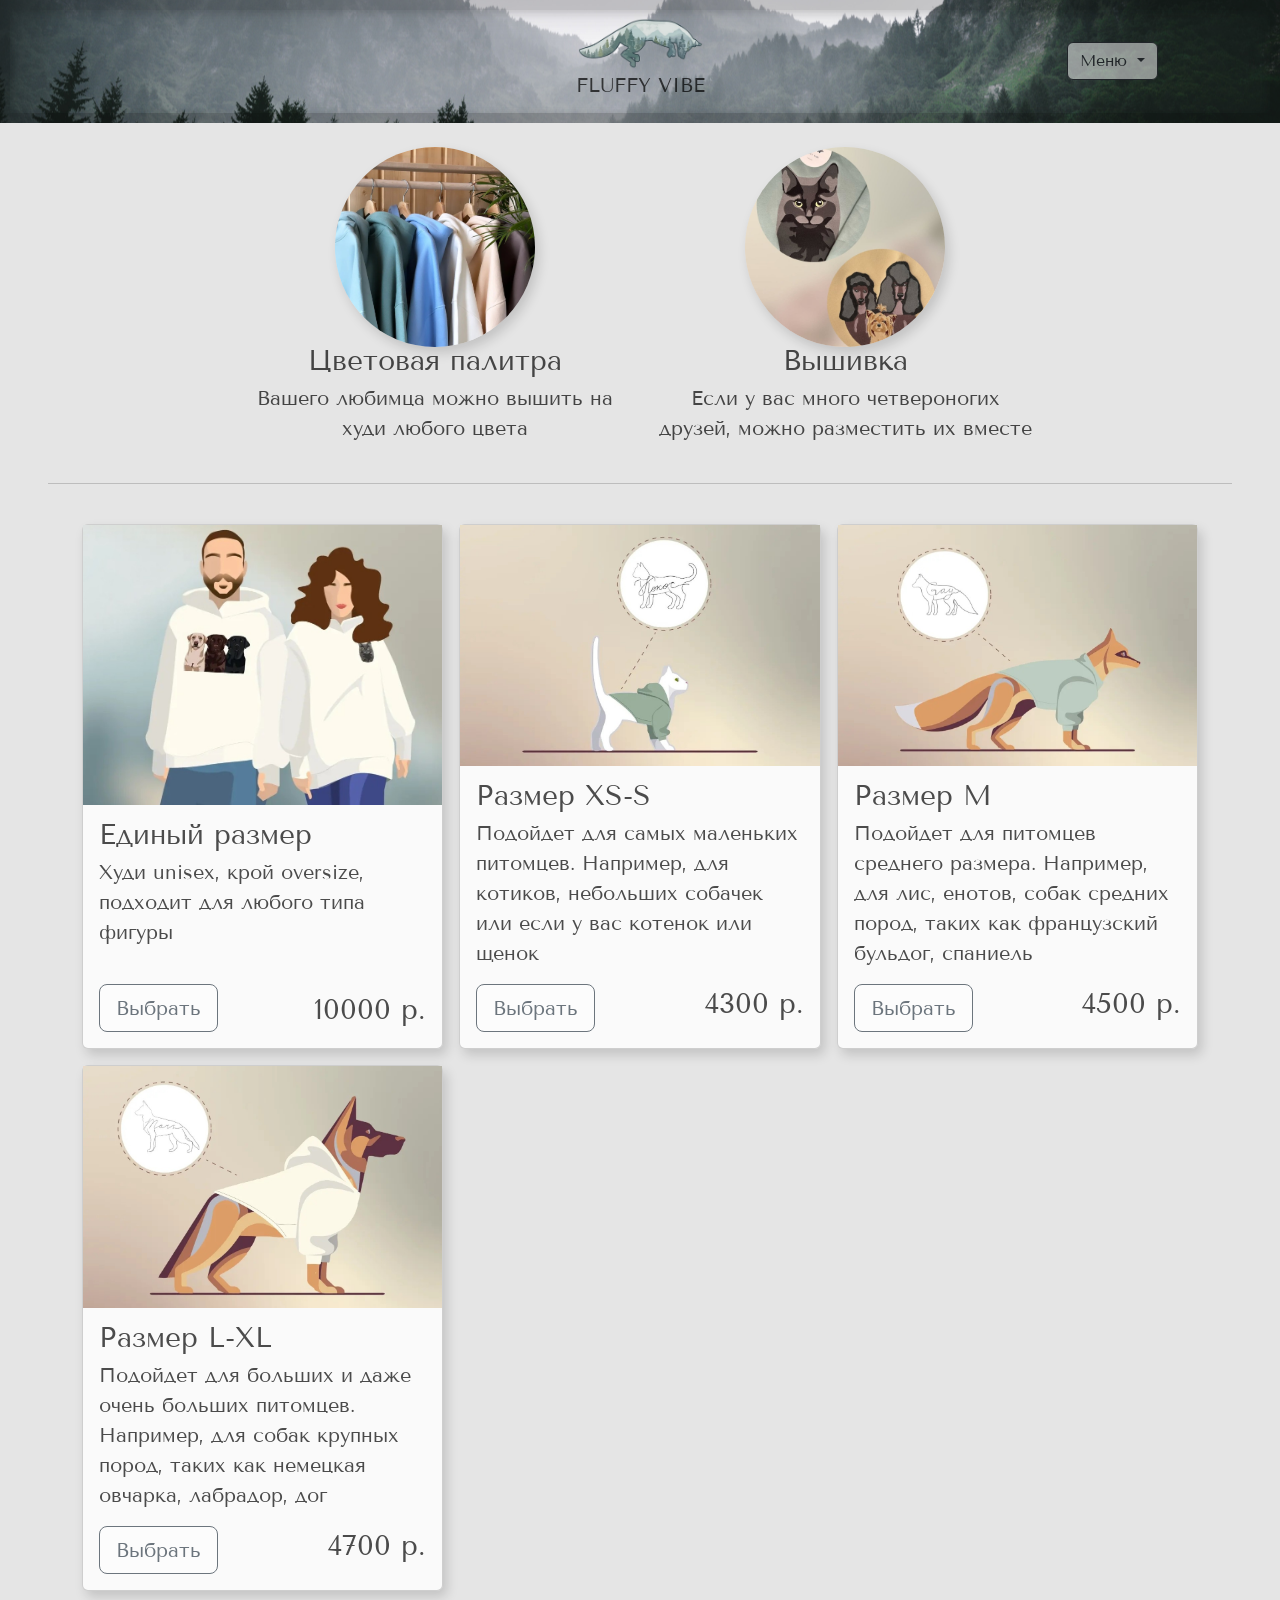
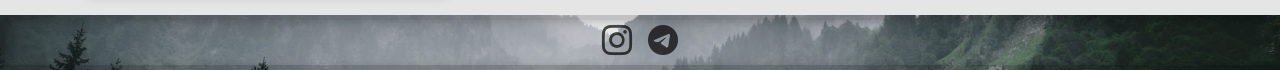
==== commit 0f3313c2: "Создала корзину, добавила возможность выбирать товары" ====
--- a/catalog.html
+++ b/catalog.html
@@ -9,10 +9,10 @@
     <link rel="preconnect" href="https://fonts.googleapis.com">
     <link rel="preconnect" href="https://fonts.gstatic.com" crossorigin>
     <link href="https://fonts.googleapis.com/css2?family=Tenor+Sans&display=swap" rel="stylesheet">
-
+    
     <link rel="stylesheet" href="https://cdn.jsdelivr.net/npm/bootstrap-icons@1.11.0/font/bootstrap-icons.css">
-
     <link rel="stylesheet" href="styles.css">
+    <link rel="icon" type="image/png" href="pictures/favicon-96x96.png" sizes="96x96">
 </head>
 
 <body>
@@ -28,7 +28,6 @@
                 <div class="logo-with-text col-12 col-sm-6">
                     <img src="pictures/fluffy_vibe_logo.png" class="main-logo" alt="Логотип">
                     <h1 class="main-text mt-1 fw-light">FLUFFY VIBE</h1>
-
                 </div>  
                 <!-- Меню справа -->
                 <div class="d-flex justify-content-center py-4 col-12 col-sm-3">
@@ -38,7 +37,7 @@
                         </button>
                         <ul class="dropdown-menu dropdown-menu-center">
                             <li><a class="dropdown-item" href="index.html">Главная</a></li>
-                            <li><a class="dropdown-item" href="#">Корзина</a></li>
+                            <li><a class="dropdown-item" href="basket.html">Корзина</a></li>
                         </ul>
                     </div>
                 </div>
@@ -47,63 +46,21 @@
     </header>
 
     <main class="main">
-        <div class="row mt-2 mx-0">  
-            <div class="col-md-3"></div>
-            <div class="col-md-6 p-0">
-                <div id="carousel1" class="carousel slide">
-                    <div class="carousel-indicators">
-                        <button type="button" data-bs-target="#carousel1" data-bs-slide-to="0" class="active" aria-current="true" aria-label="Slide 1"></button>
-                        <button type="button" data-bs-target="#carousel1" data-bs-slide-to="1" aria-label="Slide 2"></button>
-                    </div>
+        <div class="row px-4 py-4 mx-0"> 
+            <div class="col-md-2"></div>
+            <div class="col-md-4 text-center"> 
+                <img src="photos/colors.jpg"  alt="Цветовая палитра худи" class="rounded-circle">
+                <h2 class="my-title lh-1">Цветовая палитра</h2> 
+                <p class="my-text lead">Вашего любимца можно вышить на худи любого цвета</p> 
+            </div>
 
-                    <div class="carousel-inner">
-                        <div class="carousel-item active">
-                            <div class="container1 d-flex ">
-                                <img src="photos/stripes.jpg" alt="Примеры вышивки"> 
-                            
-                                <div class="text-overlay">
-                                    <h1 class="my-title">
-                                    Вышивка
-                                    </h1>
-                                    <hr>
-                                    <p class="my-text">
-                                        Если у вас много четвероногих друзей, можно разместить их вместе.
-                                    </p>
-                                    <p class="my-text">
-                                        Доплата за каждого хвостика +1000 р.
-                                    </p>
-                                </div>
-                            </div>
-                        </div>
-
-                        <div class="carousel-item">
-                            <div class="container1 d-flex">
-                                <img src="photos/colors.jpg"  alt="Цветовая палитра худи"> 
-
-                                <div class="text-overlay">
-                                    <h1 class="my-title">
-                                        Цветовая палитра
-                                    </h1>
-                                    <hr>
-                                    <p class="my-text">
-                                        Вашего любимца можно вышить на худи любого цвета
-                                    </p>
-                                </div>
-                            </div>
-                        </div>
-                    </div>
-
-                    <button class="carousel-control-prev" type="button" data-bs-target="#carousel1" data-bs-slide="prev">
-                        <span class="carousel-control-prev-icon" aria-hidden="true"></span>
-                        <span class="visually-hidden">Previous</span>
-                    </button>
-                    <button class="carousel-control-next" type="button" data-bs-target="#carousel1" data-bs-slide="next">
-                        <span class="carousel-control-next-icon" aria-hidden="true"></span>
-                        <span class="visually-hidden">Next</span>
-                    </button>
-                </div>
+            <div class="col-md-4 text-center"> 
+                <img src="photos/stripes.jpg" alt="Примеры вышивки" class="rounded-circle"> 
+                <h2 class="my-title lh-1">Вышивка</h2> 
+                <p class="my-text lead">Если у вас много четвероногих друзей, можно разместить их вместе</p>
             </div>
-        </div>
+        </div>   
+        <hr class = "mt-0 mx-5">
 
         <!-- Карточки товаров -->
         <div class="product-cards px-4 py-4">
@@ -115,8 +72,11 @@
                             <div class="card-body d-flex flex-column"> 
                                 <h1 class="my-title lh-1"> Единый размер </h1>
                                 <p class="my-text lead"> Худи unisex, крой oversize, подходит для любого типа фигуры </p> 
-                                <div class="d-flex justify-content-between align-items-end" style="margin-top: auto;"> 
-                                    <button type="button" class="btn btn-lg btn-outline-secondary">Выбрать</button> 
+                                
+                                <div class="d-flex justify-content-between align-items-end" style="margin-top:auto;">
+                                    <button id="btnChoose_OneSize" type="button" class="btn btn-lg btn-outline-secondary">Выбрать</button> 
+                                    <span id="spCount_OneSize" style="visibility: hidden; align-self: center;" >0</span>
+                                    <button id="btnDel_OneSize" type="button" class="btn btn-lg btn-outline-secondary" style="visibility: hidden;">-</button> 
                                     <h2 class="my-title lh-1">10000 р.</h2> 
                                 </div>
                             </div> 
@@ -129,8 +89,11 @@
                             <div class="card-body"> 
                                 <h1 class="my-title lh-1"> Размер XS-S </h1>
                                 <p class="my-text lead"> Подойдет для самых маленьких питомцев. Например, для котиков, небольших собачек или если у вас котенок или щенок </p> 
+
                                 <div class="d-flex justify-content-between align-items-center"> 
-                                    <button type="button" class="btn btn-lg btn-outline-secondary">Выбрать</button> 
+                                    <button id="btnChoose_S" type="button" class="btn btn-lg btn-outline-secondary">Выбрать</button> 
+                                    <span id="spCount_S" style="visibility: hidden;">0</span>
+                                    <button id="btnDel_S" type="button" class="btn btn-lg btn-outline-secondary" style="visibility: hidden;">-</button>
                                     <h2 class="my-title lh-1">4300 р.</h2> 
                                 </div> 
                             </div> 
@@ -143,8 +106,11 @@
                             <div class="card-body">
                                 <h1 class="my-title lh-1"> Размер M </h1> 
                                 <p class="my-text lead"> Подойдет для питомцев среднего размера. Например, для лис, енотов, собак средних пород, таких как французский бульдог, спаниель</p>
+
                                 <div class="d-flex justify-content-between align-items-center"> 
-                                    <button type="button" class="btn btn-lg btn-outline-secondary">Выбрать</button>
+                                    <button id="btnChoose_M" type="button" class="btn btn-lg btn-outline-secondary">Выбрать</button>
+                                    <span id="spCount_M" style="visibility: hidden;">0</span>
+                                    <button id="btnDel_M" type="button" class="btn btn-lg btn-outline-secondary" style="visibility: hidden;">-</button> 
                                     <h2 class="my-title lh-1">4500 р.</h2>  
                                 </div> 
                             </div> 
@@ -157,8 +123,12 @@
                             <div class="card-body"> 
                                 <h1 class="my-title lh-1"> Размер L-XL </h1>
                                 <p class="my-text lead">Подойдет для больших и даже очень больших питомцев. Например, для собак крупных пород, таких как немецкая овчарка, лабрадор, дог</p> 
+
                                 <div class="d-flex justify-content-between align-items-center"> 
-                                    <button type="button" class="btn btn-lg btn-outline-secondary">Выбрать</button> 
+                                    <button id="btnChoose_L" type="button" class="btn btn-lg btn-outline-secondary">Выбрать</button> 
+                                    <span id="spCount_L" style="visibility: hidden;">0</span>
+                                    <button id="btnDel_L" type="button" class="btn btn-lg btn-outline-secondary" style="visibility: hidden;">-</button> 
+                                    
                                     <h2 class="my-title lh-1">4700 р.</h2> 
                                 </div> 
                             </div> 
@@ -184,7 +154,8 @@
         </ul>
     </footer> 
 
-  <script src="https://cdn.jsdelivr.net/npm/bootstrap@5.3.8/dist/js/bootstrap.bundle.min.js" integrity="sha384-FKyoEForCGlyvwx9Hj09JcYn3nv7wiPVlz7YYwJrWVcXK/BmnVDxM+D2scQbITxI" crossorigin="anonymous"></script>
+    <script src="https://cdn.jsdelivr.net/npm/bootstrap@5.3.8/dist/js/bootstrap.bundle.min.js" integrity="sha384-FKyoEForCGlyvwx9Hj09JcYn3nv7wiPVlz7YYwJrWVcXK/BmnVDxM+D2scQbITxI" crossorigin="anonymous"></script>
+    <script src="01-script.js"></script>
 </body>
 
 </html>
--- a/styles.css
+++ b/styles.css
@@ -1,15 +1,14 @@
 /*шрифт, цвет*/
-* { 
+*, .form-select{ 
     font-family: "Tenor Sans", sans-serif;
     font-weight: 600;
     font-style: normal;
     color: rgba(0, 0, 0, 0.700);
 }
 /*тень*/
-.video-inst, .carousel-inner, .container1, .product-card{ 
+.video-inst, .carousel-inner, .product-card, .rounded-circle, .productData, .order{ 
     box-shadow:  4px 6px 12px rgba(0, 0, 0, 0.15);
 }
-
 .header, .footer {
     background-color: rgb(185, 200, 200); /*если фото не прогрузится*/
     position: relative; /*overflow: hidden; /*на родителе — не дает вылезти за границы*/
@@ -75,26 +74,12 @@
     display: block;   
 }
 /*--------2-CATALOG--------*/
-.container1{
-    width:100%; 
-    height: 60vh;
-}
-.container1 img{ 
-    width: 100%; 
-    max-height: 80vh; 
-    object-fit: contain;
-    background-color:  rgba(0, 0, 0, 0.075);
-}
-.text-overlay{ 
-    padding: 5%;
-    background-color: rgba(255, 255, 255, 0.5); 
-    position: absolute;
-    top: 50%;
-    left: 50%;
-    transform: translate(-50%, -50%);
-    width: 100%;
-}
-
+.rounded-circle{
+    height: 200px;
+    width: 200px;
+    object-fit: cover;
+    object-position: top;
+}
 .product-card{
     background-color:  rgba(255, 255, 255, 0.800);
     width: 100%;
@@ -102,6 +87,61 @@
     color: rgba(0, 0, 0, 0.700);
 }
 
+/*--------3-BASKET--------*/
+.orderDetails{
+    display: flex;
+    flex-direction: column;
+    gap: 10px;
+    margin: 10px;
+    padding: 10px;
+}
+.productData{
+    border: solid rgba(0, 0, 0, 0.200);
+    border-width: 1px;
+    margin: 20px;
+    gap: 10px;
+    background-color: rgba(255, 255, 255, 0.3);
+}
+.colorSelector{
+    width: 185px;
+}
+.colorDemo{
+    width: 25px; 
+    height: 25px;
+    border: solid rgba(0, 0, 0, 0.200);
+    border-width: 1px; 
+    border-radius: 15%; 
+    margin-left: 5px; 
+    background-color: rgba(255, 255, 255, 0);
+}
+
+.formInput{
+    border: solid rgba(0, 0, 0, 0.200);
+    border-width: 1px;
+    margin: auto; 
+    padding: 20px;
+    background-color: #F5EAD6;
+ }
+ .instruction{
+    width: 80%;
+    max-width: 400px;
+}
+ .colLeft {
+    padding: 0;
+    text-align: center;
+ }
+  .colRight {
+    margin: auto;
+ }
+
+ .info{
+    background-color: #DBC5AE;
+    padding: 15px;
+    margin: 0 0 10px 0;
+ }
+ .stripesCount, .inputMeasurement{
+    width: 50px;
+}
 /*-------------------------------------------  */
 /*extra small <576px*/
 @media (max-width: 576px) {
